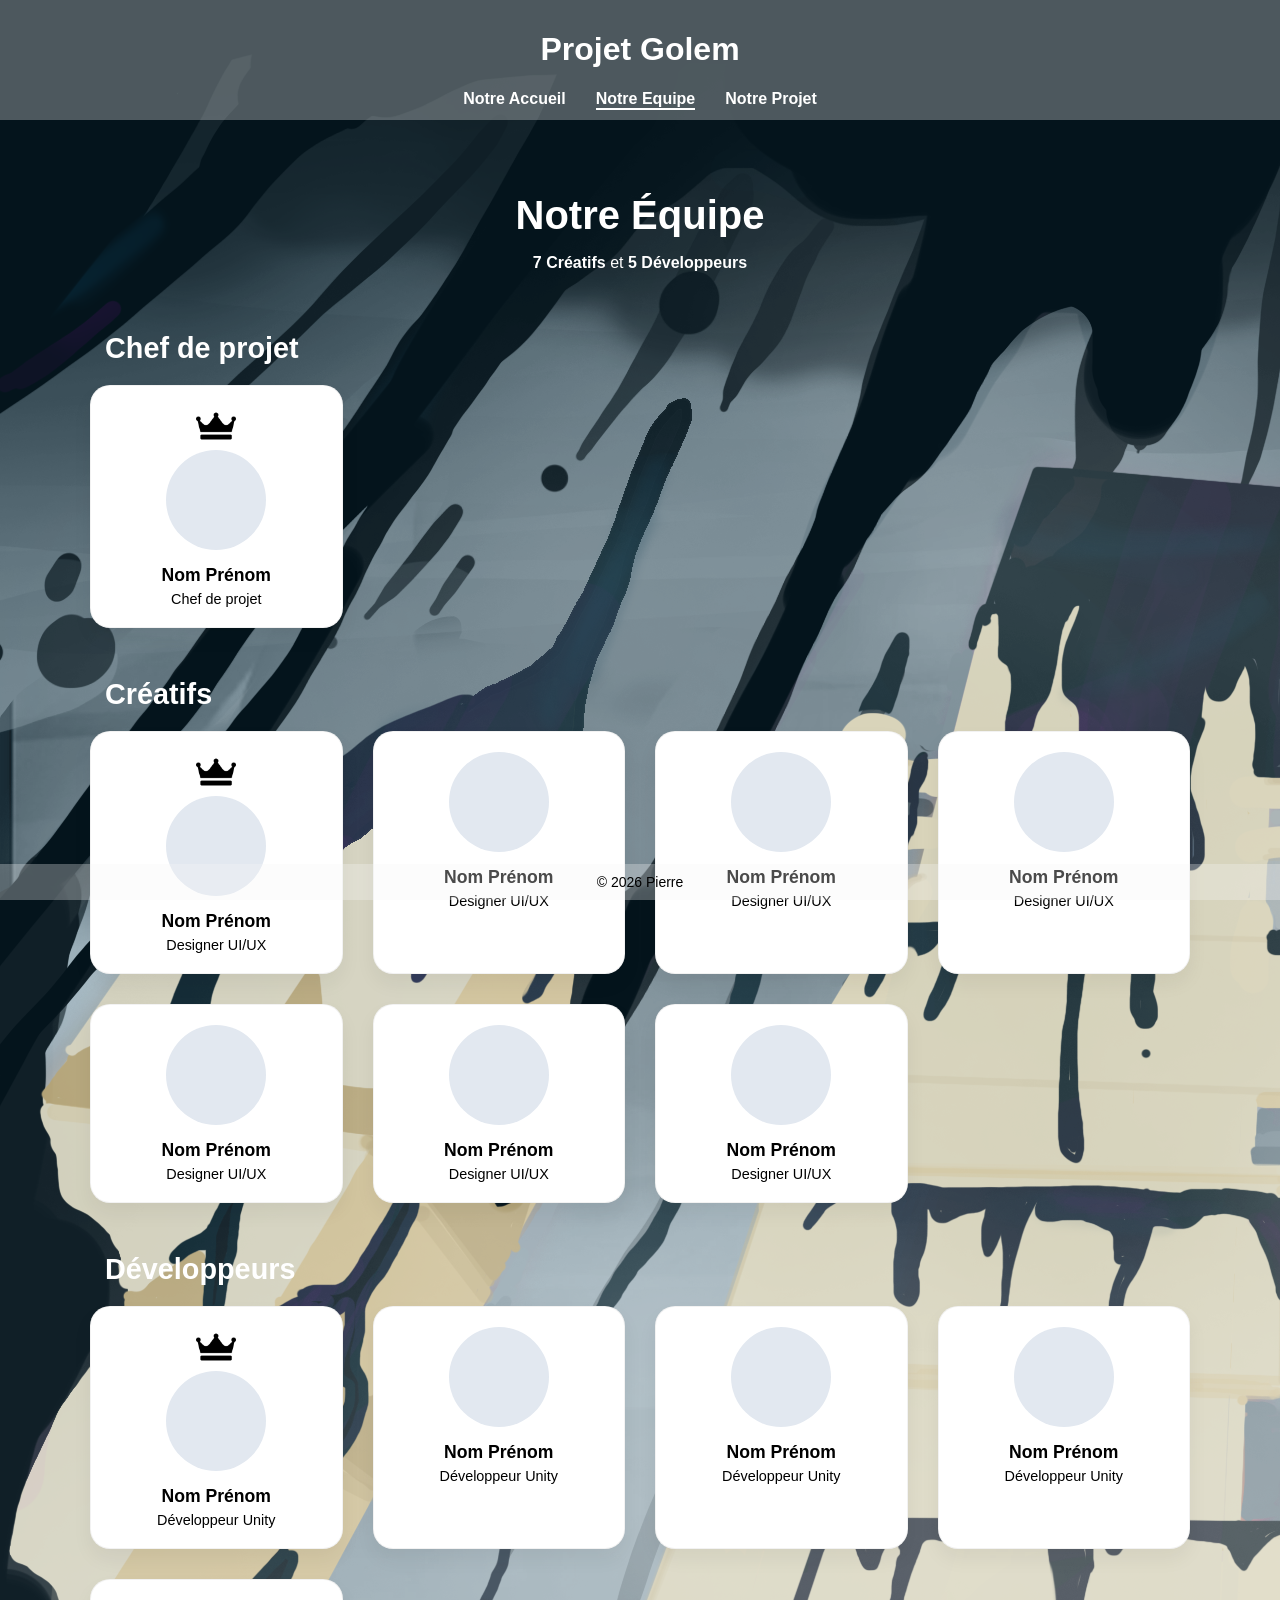
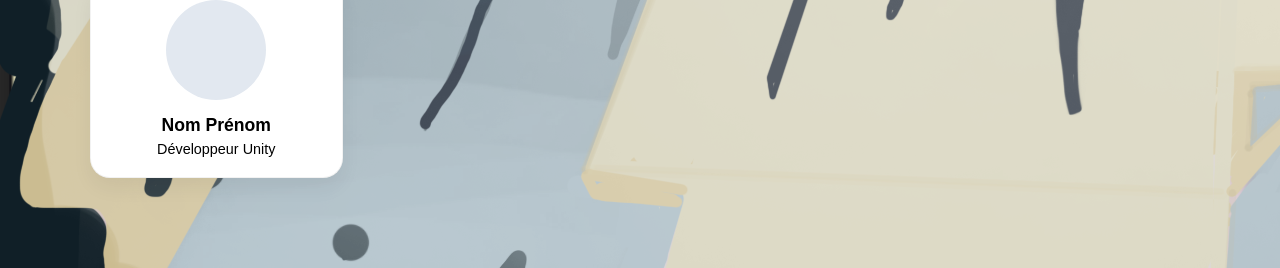
==== Html/equipe.html @ 92a6300b "Page Equipe + Page Projet + Nouveau design" ====
<!DOCTYPE html>
<html lang="fr">
<head>
    <meta charset="UTF-8">
    <meta name="viewport" content="width=device-width, initial-scale=1.0">
    <link rel="stylesheet" href="../Css/commun.css">
    <link rel="stylesheet" href="../Css/equipe.css">
    <title>Equipe</title>
</head>
<body>
    <header>
        <h1>Projet Golem</h1>
        <nav>
            <a href="../index.html" class="navInactive"><p>Notre Accueil</p></a>
            <a href="./equipe.html" class="navActive"><p>Notre Equipe</p></a>
            <a href="./projet.html" class="navInactive"><p>Notre Projet</p></a>
        </nav>
    </header>
    
    <main>
        <section id="equipe-header">
            <h2>Notre Équipe</h2>
            <p><strong>7 Créatifs</strong> et <strong>5 Développeurs</strong></p>
        </section>

        <h3 class="role-title chef">Chef de projet</h3>
        <div class="team-grid chef">
            <div class="member-card">
                <img src="../Images/Commun/couronne.png" alt="Couronne" class="couronne">
                <div class="member-img"></div> 
                <h4>Nom Prénom</h4>
                <p>Chef de projet</p>
            </div>
        </div>

        <h3 class="role-title">Créatifs</h3>
        <div class="team-grid">
            <div class="member-card">
                <img src="../Images/Commun/couronne.png" alt="Couronne" class="couronne">
                <div class="member-img"></div> 
                <h4>Nom Prénom</h4>
                <p>Designer UI/UX</p>
            </div>

            <div class="member-card">
                <div class="member-img"></div> 
                <h4>Nom Prénom</h4>
                <p>Designer UI/UX</p>
            </div>

            <div class="member-card">
                <div class="member-img"></div> 
                <h4>Nom Prénom</h4>
                <p>Designer UI/UX</p>
            </div>
            
            <div class="member-card">
                <div class="member-img"></div> 
                <h4>Nom Prénom</h4>
                <p>Designer UI/UX</p>
            </div>
            
            <div class="member-card">
                <div class="member-img"></div> 
                <h4>Nom Prénom</h4>
                <p>Designer UI/UX</p>
            </div>
            
            <div class="member-card">
                <div class="member-img"></div> 
                <h4>Nom Prénom</h4>
                <p>Designer UI/UX</p>
            </div>
            
            <div class="member-card">
                <div class="member-img"></div> 
                <h4>Nom Prénom</h4>
                <p>Designer UI/UX</p>
            </div>
        </div>

        <h3 class="role-title">Développeurs</h3>
        <div class="team-grid">
            <div class="member-card">
                <img src="../Images/Commun/couronne.png" alt="Couronne" class="couronne">
                <div class="member-img"></div>
                <h4>Nom Prénom</h4>
                <p>Développeur Unity</p>
            </div>

            <div class="member-card">
                <div class="member-img"></div>
                <h4>Nom Prénom</h4>
                <p>Développeur Unity</p>
            </div>
            
            <div class="member-card">
                <div class="member-img"></div>
                <h4>Nom Prénom</h4>
                <p>Développeur Unity</p>
            </div>
            
            <div class="member-card">
                <div class="member-img"></div>
                <h4>Nom Prénom</h4>
                <p>Développeur Unity</p>
            </div>
            
            <div class="member-card">
                <div class="member-img"></div>
                <h4>Nom Prénom</h4>
                <p>Développeur Unity</p>
            </div>
        </div>
    </main>

    <footer>
        <p>&copy; 2026 Pierre</p>
    </footer>
</body>
</html>
---- Css/commun.css ----
html, body {
    margin: 0;
    padding: 0;
    font-family: Arial, sans-serif;
    box-sizing: border-box;
    background-image: url(../Images/Commun/fond.png) !important;
    color: white;
}

header, footer {
    background-color: rgba(244, 244, 244, 0.3) !important;;
}

header {
    padding: 10px 0 10px 0;
    text-align: center;
}

header nav {
    display: grid;
    grid-template-columns: repeat(3, auto);
    justify-content: center;
}

header nav a {
    margin: 0 15px;
    text-decoration: none;
    color: white;
    font-weight: bold;
}

header nav .navInactive p, header nav .navActive p {
    position: relative;
    margin: 0;
}

header nav .navInactive p::after {
    content: '';
    position: absolute;
    left: 0;
    bottom: -2px;
    height: 2px;
    width: 0;
    background-color: white;
    transition: width 0.4s;
}

header nav .navInactive p:hover::after {
    width: 100%;
}

header nav .navInactive p.active::after {
    width: 100%;
}

.navActive p {
    border-bottom: 2px solid white;
}


/* ------------------------------------------------------ */

/* Footer */

footer {
    position: fixed;
    text-align: center;
    padding: 10px 0 10px 0;
    bottom: 0;
    width: 100%;
    color: black;
}

footer p {
    margin: 0;
    font-size: 14px;
}
---- Css/equipe.css ----
main {
    max-width: 1100px;
    margin: 0 auto;
    padding: 40px 20px;
    color: white;
}

#equipe-header {
    text-align: center;
    margin-bottom: 60px;
}

#equipe-header h2 {
    font-size: 2.5rem;
    color: var(--primary);
    margin-bottom: 10px;
}

.chef {
    display: flex;
    justify-self: center;
}

.couronne {
    aspect-ratio: 1/1;
    max-width: 40px;
}

.role-title {
    font-size: 1.8rem;
    color: var(--primary);
    border-left: 5px solid var(--accent);
    padding-left: 15px;
    margin: 40px 0 20px 0;
}

/* Grille Responsive */
.team-grid {
    display: grid;
    grid-template-columns: repeat(auto-fill, minmax(200px, 1fr));
    gap: 30px;
    margin-bottom: 50px;
}

/* Style des Cartes */
.member-card {
    background: white;
    color: black;
    padding: 20px;
    border-radius: 20px;
    text-align: center;
    box-shadow: 0 10px 20px rgba(0,0,0,0.05);
    transition: transform 0.3s ease;
    border: 1px solid rgba(0,0,0,0.05);
}

.member-card:hover {
    transform: translateY(-10px);
}

.member-img {
    width: 100px;
    height: 100px;
    background: #e2e8f0; /* Couleur d'attente avant image */
    border-radius: 50%;
    margin: 0 auto 15px auto;
    background-image: url('../Images/avatar-default.png'); /* Optionnel */
    background-size: cover;
}

.member-card h4 {
    margin: 10px 0 5px 0;
    color: var(--primary);
    font-size: 1.1rem;
}

.member-card p {
    color: var(--muted);
    font-size: 0.9rem;
    margin: 0;
}

/* Responsive Tablette/Mobile */
@media (max-width: 600px) {
    .team-grid {
        grid-template-columns: repeat(auto-fill, minmax(150px, 1fr));
        gap: 15px;
    }
    
    #equipe-header h2 {
        font-size: 2rem;
    }
}
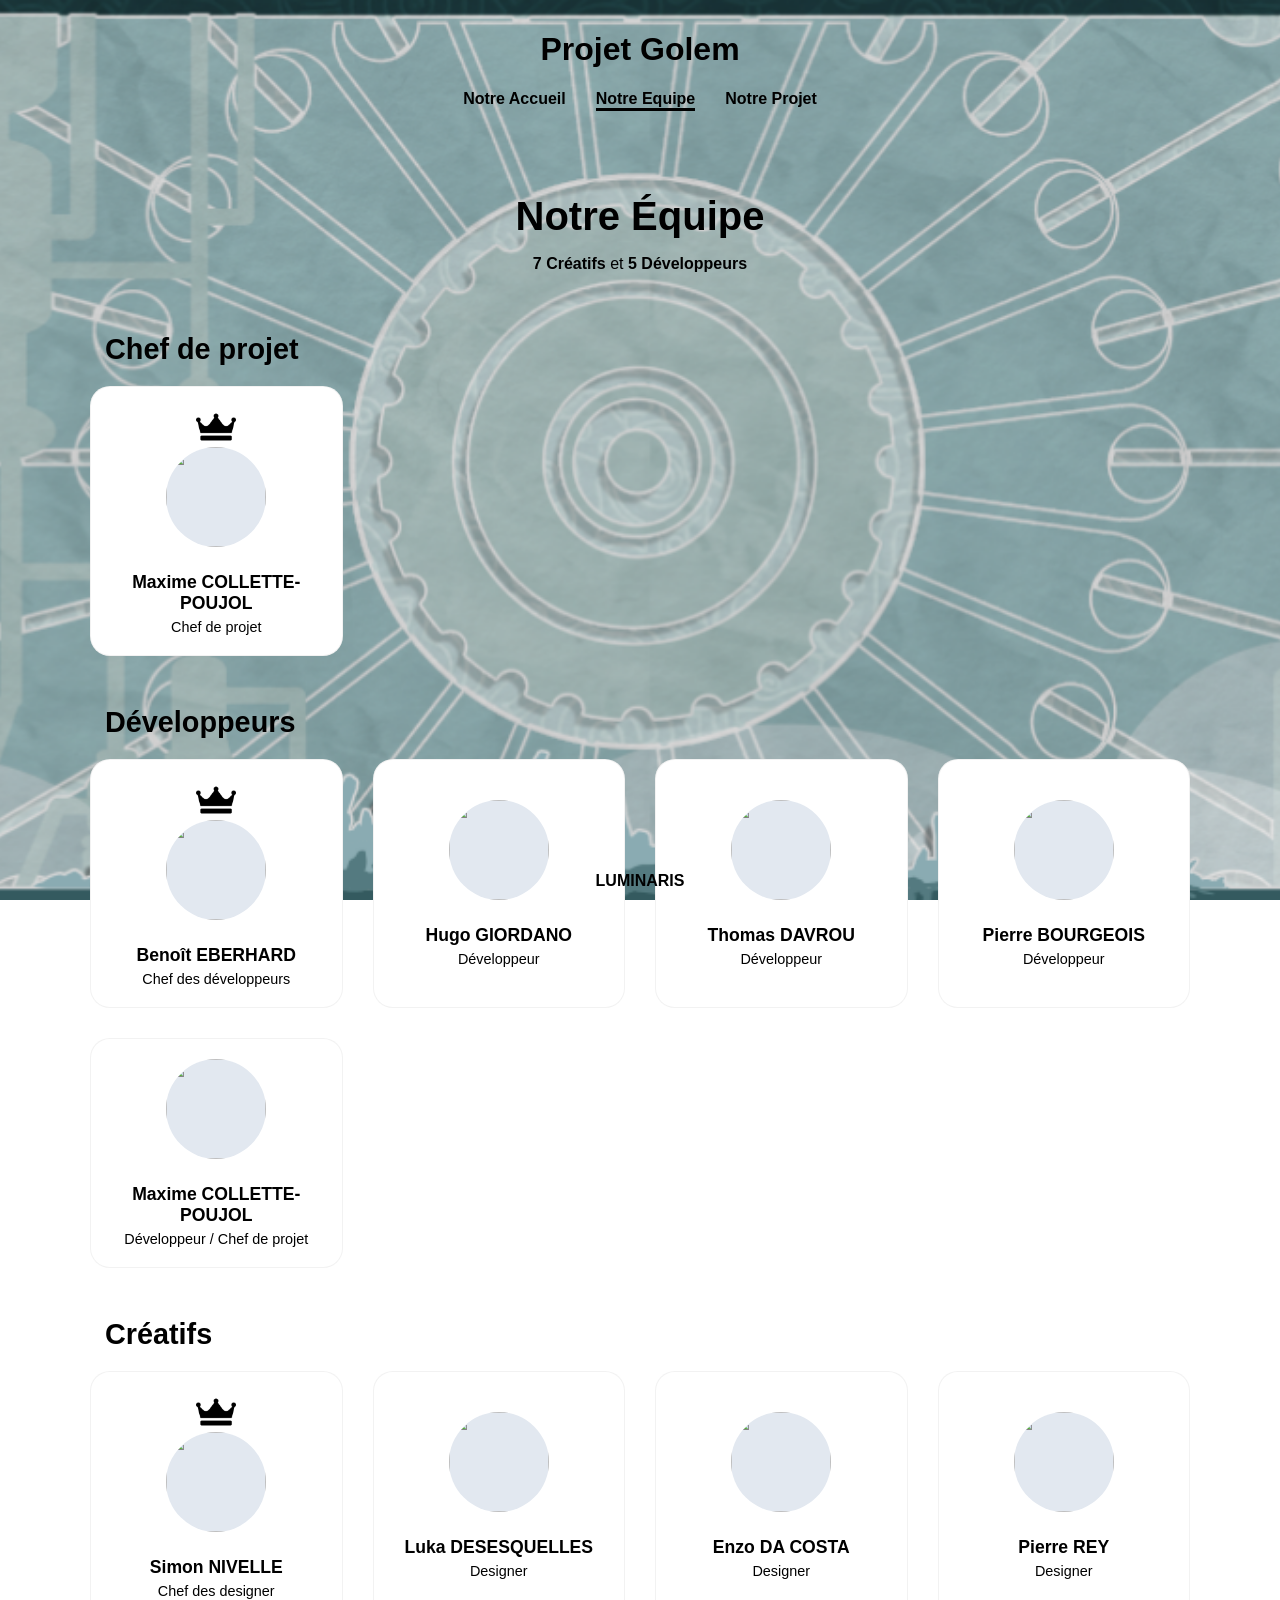
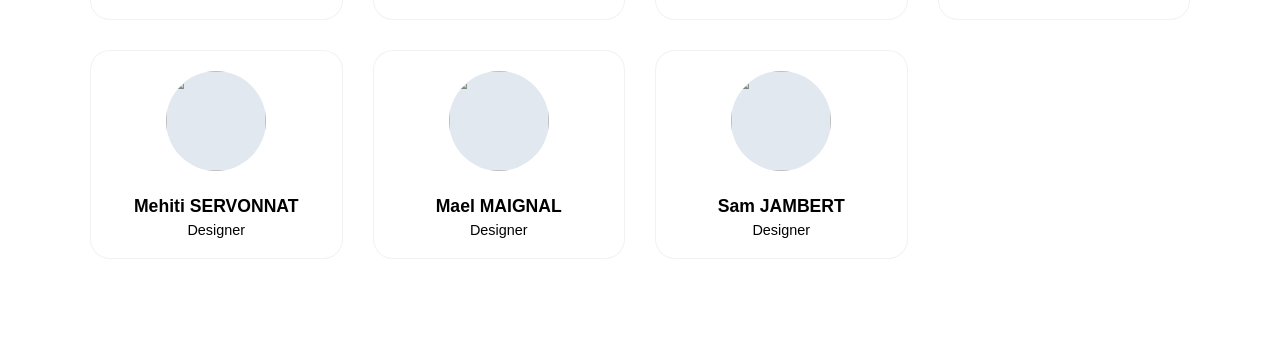
==== commit afc161e2: "Améliorations design diverses + ajout des photos" ====
--- a/Html/equipe.html
+++ b/Html/equipe.html
@@ -1,5 +1,6 @@
 <!DOCTYPE html>
 <html lang="fr">
+
 <head>
     <meta charset="UTF-8">
     <meta name="viewport" content="width=device-width, initial-scale=1.0">
@@ -7,16 +8,23 @@
     <link rel="stylesheet" href="../Css/equipe.css">
     <title>Equipe</title>
 </head>
+
 <body>
     <header>
         <h1>Projet Golem</h1>
         <nav>
-            <a href="../index.html" class="navInactive"><p>Notre Accueil</p></a>
-            <a href="./equipe.html" class="navActive"><p>Notre Equipe</p></a>
-            <a href="./projet.html" class="navInactive"><p>Notre Projet</p></a>
+            <a href="../index.html" class="navInactive">
+                <p>Notre Accueil</p>
+            </a>
+            <a href="./equipe.html" class="navActive">
+                <p>Notre Equipe</p>
+            </a>
+            <a href="./projet.html" class="navInactive">
+                <p>Notre Projet</p>
+            </a>
         </nav>
     </header>
-    
+
     <main>
         <section id="equipe-header">
             <h2>Notre Équipe</h2>
@@ -27,55 +35,11 @@
         <div class="team-grid chef">
             <div class="member-card">
                 <img src="../Images/Commun/couronne.png" alt="Couronne" class="couronne">
-                <div class="member-img"></div> 
-                <h4>Nom Prénom</h4>
+                <img class="member-img"
+                    src="https://cdn.discordapp.com/avatars/779733022295064636/0b9158db688b58b1e50568ae32ae5c86.webp?size=256"
+                    alt="">
+                <h4>Maxime COLLETTE-POUJOL</h4>
                 <p>Chef de projet</p>
-            </div>
-        </div>
-
-        <h3 class="role-title">Créatifs</h3>
-        <div class="team-grid">
-            <div class="member-card">
-                <img src="../Images/Commun/couronne.png" alt="Couronne" class="couronne">
-                <div class="member-img"></div> 
-                <h4>Nom Prénom</h4>
-                <p>Designer UI/UX</p>
-            </div>
-
-            <div class="member-card">
-                <div class="member-img"></div> 
-                <h4>Nom Prénom</h4>
-                <p>Designer UI/UX</p>
-            </div>
-
-            <div class="member-card">
-                <div class="member-img"></div> 
-                <h4>Nom Prénom</h4>
-                <p>Designer UI/UX</p>
-            </div>
-            
-            <div class="member-card">
-                <div class="member-img"></div> 
-                <h4>Nom Prénom</h4>
-                <p>Designer UI/UX</p>
-            </div>
-            
-            <div class="member-card">
-                <div class="member-img"></div> 
-                <h4>Nom Prénom</h4>
-                <p>Designer UI/UX</p>
-            </div>
-            
-            <div class="member-card">
-                <div class="member-img"></div> 
-                <h4>Nom Prénom</h4>
-                <p>Designer UI/UX</p>
-            </div>
-            
-            <div class="member-card">
-                <div class="member-img"></div> 
-                <h4>Nom Prénom</h4>
-                <p>Designer UI/UX</p>
             </div>
         </div>
 
@@ -83,39 +47,119 @@
         <div class="team-grid">
             <div class="member-card">
                 <img src="../Images/Commun/couronne.png" alt="Couronne" class="couronne">
-                <div class="member-img"></div>
-                <h4>Nom Prénom</h4>
-                <p>Développeur Unity</p>
+                <img class="member-img"
+                    src="https://cdn.discordapp.com/avatars/527240438956949505/5fa8aa9746a8e5357e97e02c49307ab3.webp?size=240"
+                    alt="">
+                <h4>Benoît EBERHARD</h4>
+                <p>Chef des développeurs</p>
             </div>
 
             <div class="member-card">
-                <div class="member-img"></div>
-                <h4>Nom Prénom</h4>
-                <p>Développeur Unity</p>
+                <div class="couronne"></div>
+                <img class="member-img"
+                    src="https://cdn.discordapp.com/avatars/371183048747909122/9b3763252dc087651f4d4e4a95b1abdb.webp?size=256"
+                    alt="">
+                <h4>Hugo GIORDANO</h4>
+                <p>Développeur</p>
             </div>
-            
+
             <div class="member-card">
-                <div class="member-img"></div>
-                <h4>Nom Prénom</h4>
-                <p>Développeur Unity</p>
+                <div class="couronne"></div>
+                <img src="../Images/Equipe/thomas.gif" class="member-img" alt="">
+                <h4>Thomas DAVROU</h4>
+                <p>Développeur</p>
             </div>
-            
+
             <div class="member-card">
-                <div class="member-img"></div>
-                <h4>Nom Prénom</h4>
-                <p>Développeur Unity</p>
+                <div class="couronne"></div>
+                <img class="member-img"
+                    src="https://cdn.discordapp.com/avatars/587002136454365215/8d3697b30c2e5b44e819ae01aca09d28.webp?size=256"
+                    alt="">
+                <h4>Pierre BOURGEOIS</h4>
+                <p>Développeur</p>
             </div>
-            
+
             <div class="member-card">
-                <div class="member-img"></div>
-                <h4>Nom Prénom</h4>
-                <p>Développeur Unity</p>
+                <div class="couronne"></div>
+                <img class="member-img"
+                    src="https://cdn.discordapp.com/avatars/779733022295064636/0b9158db688b58b1e50568ae32ae5c86.webp?size=256"
+                    alt="">
+                <h4>Maxime COLLETTE-POUJOL</h4>
+                <p>Développeur / Chef de projet</p>
+            </div>
+
+        </div>
+
+        <h3 class="role-title">Créatifs</h3>
+        <div class="team-grid">
+            <div class="member-card">
+                <img src="../Images/Commun/couronne.png" alt="Couronne" class="couronne">
+                <img class="member-img"
+                    src="https://cdn.discordapp.com/avatars/693187176808185926/4807fcfdad5058688c81a23596dc2160.webp?size=256"
+                    alt="">
+                <h4>Simon NIVELLE</h4>
+                <p>Chef des designer</p>
+            </div>
+
+            <div class="member-card">
+                <div class="couronne"></div>
+                <img class="member-img"
+                    src="https://cdn.discordapp.com/avatars/604401452538134529/61f8a96af567e86343164933e0743e91.webp?size=256"
+                    alt="">
+                <h4>Luka DESESQUELLES</h4>
+                <p>Designer</p>
+            </div>
+
+            <div class="member-card">
+                <div class="couronne"></div>
+                <img class="member-img"
+                    src="https://cdn.discordapp.com/avatars/880541599455653888/d9f03d7372fac36cfc265d163618d948.webp?size=256"
+                    alt="">
+                <h4>Enzo DA COSTA</h4>
+                <p>Designer</p>
+            </div>
+
+            <div class="member-card">
+                <div class="couronne"></div>
+                <img class="member-img"
+                    src="https://cdn.discordapp.com/avatars/314837746445189120/a2cec3a8b43736c437381aebed05b6aa.webp?size=256"
+                    alt="">
+                <h4>Pierre REY</h4>
+                <p>Designer</p>
+            </div>
+
+            <div class="member-card">
+                <div class="couronne"></div>
+                <img class="member-img"
+                    src="https://cdn.discordapp.com/avatars/1412334516436996188/157e517cdbf371a47aaead44675714a3.webp?size=256"
+                    alt="">
+                <h4>Mehiti SERVONNAT</h4>
+                <p>Designer</p>
+            </div>
+
+            <div class="member-card">
+                <div class="couronne"></div>
+                <img class="member-img"
+                    src="https://cdn.discordapp.com/avatars/360381525025357824/801767b041e16b3a9d30e9c304a6cfc1.webp?size=256"
+                    alt="">
+                <h4>Mael MAIGNAL</h4>
+                <p>Designer</p>
+            </div>
+
+            <div class="member-card">
+                <div class="couronne"></div>
+                <img class="member-img"
+                    src="https://cdn.discordapp.com/avatars/814543261142089798/b8b50542623ed887507a1ae894cd0edd.webp?size=256"
+                    alt="">
+                <h4>Sam JAMBERT</h4>
+                <p>Designer</p>
             </div>
         </div>
     </main>
 
     <footer>
-        <p>&copy; 2026 Pierre</p>
+        <p>LUMINARIS</p>
     </footer>
 </body>
+
 </html>
--- a/Css/commun.css
+++ b/Css/commun.css
@@ -3,12 +3,16 @@
     padding: 0;
     font-family: Arial, sans-serif;
     box-sizing: border-box;
-    background-image: url(../Images/Commun/fond.png) !important;
-    color: white;
+    background-image: url(../Images/080426/image1.png) !important;
+    background-size: cover;
+    background-attachment: fixed;
+    background-position: center;
+    background-repeat: no-repeat;
+    color: black !important;
 }
 
 header, footer {
-    background-color: rgba(244, 244, 244, 0.3) !important;;
+    /*background-color: rgba(255, 255, 255, 0.2);*/
 }
 
 header {
@@ -25,7 +29,7 @@
 header nav a {
     margin: 0 15px;
     text-decoration: none;
-    color: white;
+    color: black !important;
     font-weight: bold;
 }
 
@@ -41,7 +45,7 @@
     bottom: -2px;
     height: 2px;
     width: 0;
-    background-color: white;
+    background-color: black;
     transition: width 0.4s;
 }
 
@@ -54,13 +58,8 @@
 }
 
 .navActive p {
-    border-bottom: 2px solid white;
+    border-bottom: 3px solid black;
 }
-
-
-/* ------------------------------------------------------ */
-
-/* Footer */
 
 footer {
     position: fixed;
@@ -73,5 +72,7 @@
 
 footer p {
     margin: 0;
-    font-size: 14px;
+    font-size: 16px;
+    font-weight: 600;
+    font-family: 'Arial', sans-serif;
 }
--- a/Css/equipe.css
+++ b/Css/equipe.css
@@ -2,7 +2,7 @@
     max-width: 1100px;
     margin: 0 auto;
     padding: 40px 20px;
-    color: white;
+    color: black;
 }
 
 #equipe-header {
@@ -34,7 +34,6 @@
     margin: 40px 0 20px 0;
 }
 
-/* Grille Responsive */
 .team-grid {
     display: grid;
     grid-template-columns: repeat(auto-fill, minmax(200px, 1fr));
@@ -42,30 +41,35 @@
     margin-bottom: 50px;
 }
 
-/* Style des Cartes */
 .member-card {
     background: white;
     color: black;
     padding: 20px;
     border-radius: 20px;
     text-align: center;
-    box-shadow: 0 10px 20px rgba(0,0,0,0.05);
     transition: transform 0.3s ease;
     border: 1px solid rgba(0,0,0,0.05);
+    display: flex;
+    flex-direction: column;
+    align-items: center;
+    justify-content: center;
 }
 
 .member-card:hover {
-    transform: translateY(-10px);
+    border: 2px solid black;
+    transform: scale(1.02);
 }
 
 .member-img {
     width: 100px;
     height: 100px;
-    background: #e2e8f0; /* Couleur d'attente avant image */
+    background: #e2e8f0;
     border-radius: 50%;
     margin: 0 auto 15px auto;
-    background-image: url('../Images/avatar-default.png'); /* Optionnel */
+    background-image: url('../Images/avatar-default.png');
     background-size: cover;
+    overflow: hidden;
+    
 }
 
 .member-card h4 {
@@ -80,7 +84,6 @@
     margin: 0;
 }
 
-/* Responsive Tablette/Mobile */
 @media (max-width: 600px) {
     .team-grid {
         grid-template-columns: repeat(auto-fill, minmax(150px, 1fr));
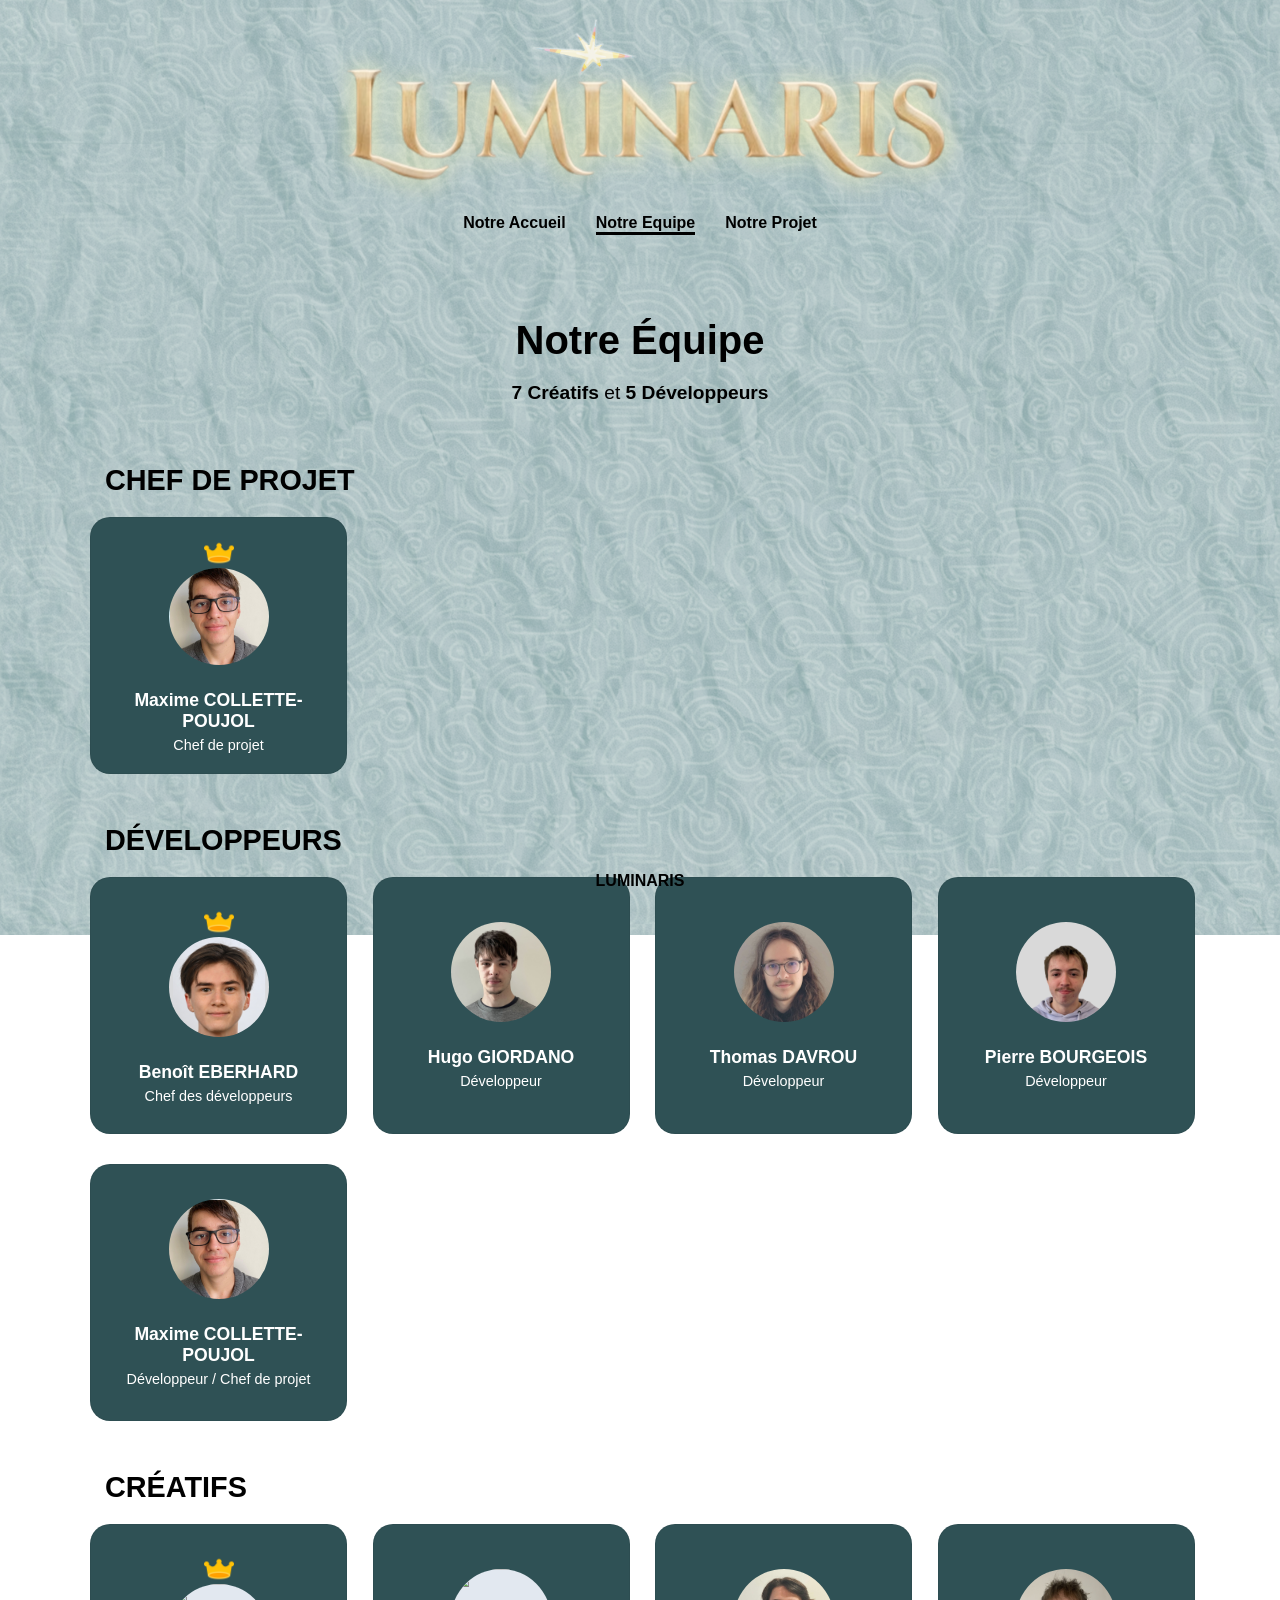
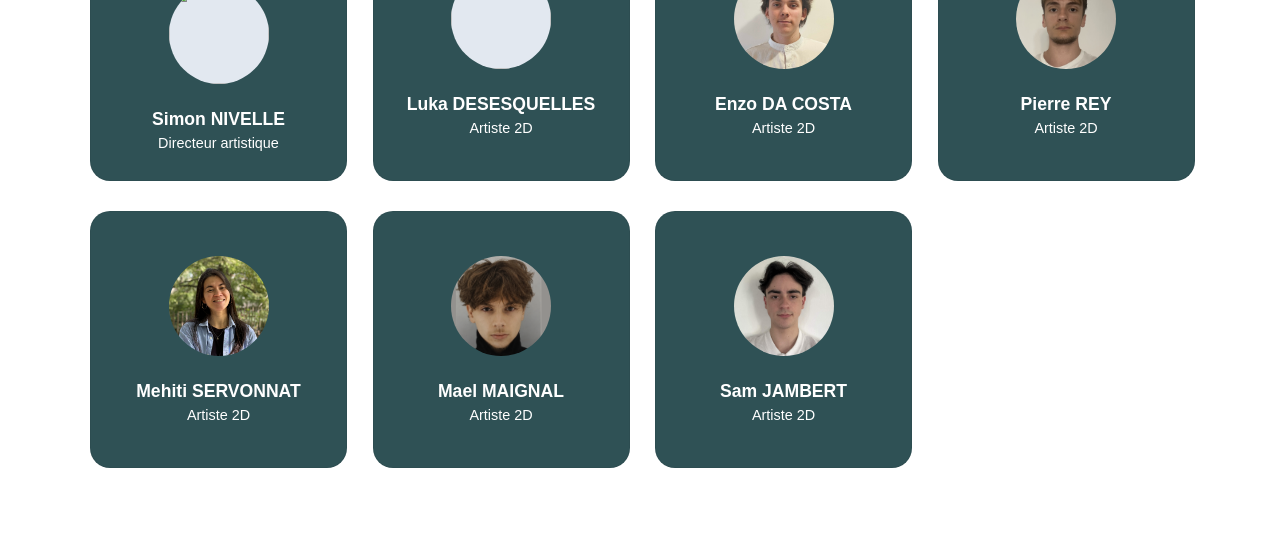
==== commit c499cb16: "Séance du 20/05/2026" ====
--- a/Html/equipe.html
+++ b/Html/equipe.html
@@ -7,11 +7,13 @@
     <link rel="stylesheet" href="../Css/commun.css">
     <link rel="stylesheet" href="../Css/equipe.css">
     <title>Equipe</title>
+    <script async src="https://pagead2.googlesyndication.com/pagead/js/adsbygoogle.js?client=ca-pub-8243103923801360"
+        crossorigin="anonymous"></script>
 </head>
 
 <body>
     <header>
-        <h1>Projet Golem</h1>
+        <img src="../Images/Commun/logo.png" alt="">
         <nav>
             <a href="../index.html" class="navInactive">
                 <p>Notre Accueil</p>
@@ -36,7 +38,7 @@
             <div class="member-card">
                 <img src="../Images/Commun/couronne.png" alt="Couronne" class="couronne">
                 <img class="member-img"
-                    src="https://cdn.discordapp.com/avatars/779733022295064636/0b9158db688b58b1e50568ae32ae5c86.webp?size=256"
+                    src="../Images/Equipe/maxime.png"
                     alt="">
                 <h4>Maxime COLLETTE-POUJOL</h4>
                 <p>Chef de projet</p>
@@ -47,17 +49,14 @@
         <div class="team-grid">
             <div class="member-card">
                 <img src="../Images/Commun/couronne.png" alt="Couronne" class="couronne">
-                <img class="member-img"
-                    src="https://cdn.discordapp.com/avatars/527240438956949505/5fa8aa9746a8e5357e97e02c49307ab3.webp?size=240"
-                    alt="">
+                <img class="member-img" src="../Images/Equipe/benoit.png" alt="">
                 <h4>Benoît EBERHARD</h4>
                 <p>Chef des développeurs</p>
             </div>
 
             <div class="member-card">
                 <div class="couronne"></div>
-                <img class="member-img"
-                    src="https://cdn.discordapp.com/avatars/371183048747909122/9b3763252dc087651f4d4e4a95b1abdb.webp?size=256"
+                <img class="member-img" src="../Images/Equipe/hugo.png"
                     alt="">
                 <h4>Hugo GIORDANO</h4>
                 <p>Développeur</p>
@@ -65,16 +64,14 @@
 
             <div class="member-card">
                 <div class="couronne"></div>
-                <img src="../Images/Equipe/thomas.gif" class="member-img" alt="">
+                <img src="../Images/Equipe/thomas.png" class="member-img" alt="">
                 <h4>Thomas DAVROU</h4>
                 <p>Développeur</p>
             </div>
 
             <div class="member-card">
                 <div class="couronne"></div>
-                <img class="member-img"
-                    src="https://cdn.discordapp.com/avatars/587002136454365215/8d3697b30c2e5b44e819ae01aca09d28.webp?size=256"
-                    alt="">
+                <img class="member-img" src="../Images/Equipe/pierre.png" alt="">
                 <h4>Pierre BOURGEOIS</h4>
                 <p>Développeur</p>
             </div>
@@ -82,7 +79,7 @@
             <div class="member-card">
                 <div class="couronne"></div>
                 <img class="member-img"
-                    src="https://cdn.discordapp.com/avatars/779733022295064636/0b9158db688b58b1e50568ae32ae5c86.webp?size=256"
+                    src="../Images/Equipe/maxime.png"
                     alt="">
                 <h4>Maxime COLLETTE-POUJOL</h4>
                 <p>Développeur / Chef de projet</p>
@@ -98,61 +95,49 @@
                     src="https://cdn.discordapp.com/avatars/693187176808185926/4807fcfdad5058688c81a23596dc2160.webp?size=256"
                     alt="">
                 <h4>Simon NIVELLE</h4>
-                <p>Chef des designer</p>
+                <p>Directeur artistique</p>
             </div>
 
             <div class="member-card">
                 <div class="couronne"></div>
-                <img class="member-img"
-                    src="https://cdn.discordapp.com/avatars/604401452538134529/61f8a96af567e86343164933e0743e91.webp?size=256"
-                    alt="">
+                <img class="member-img" src="https://cdn.discordapp.com/avatars/604401452538134529/61f8a96af567e86343164933e0743e91.webp?size=240" alt="">
                 <h4>Luka DESESQUELLES</h4>
-                <p>Designer</p>
+                <p>Artiste 2D</p>
             </div>
 
             <div class="member-card">
                 <div class="couronne"></div>
-                <img class="member-img"
-                    src="https://cdn.discordapp.com/avatars/880541599455653888/d9f03d7372fac36cfc265d163618d948.webp?size=256"
-                    alt="">
+                <img class="member-img" src="../Images/Equipe/enzo.jpg" alt="">
                 <h4>Enzo DA COSTA</h4>
-                <p>Designer</p>
+                <p>Artiste 2D</p>
             </div>
 
             <div class="member-card">
                 <div class="couronne"></div>
-                <img class="member-img"
-                    src="https://cdn.discordapp.com/avatars/314837746445189120/a2cec3a8b43736c437381aebed05b6aa.webp?size=256"
-                    alt="">
+                <img class="member-img" src="../Images/Equipe/pierre3D.jpg" alt="">
                 <h4>Pierre REY</h4>
-                <p>Designer</p>
+                <p>Artiste 2D</p>
             </div>
 
             <div class="member-card">
                 <div class="couronne"></div>
-                <img class="member-img"
-                    src="https://cdn.discordapp.com/avatars/1412334516436996188/157e517cdbf371a47aaead44675714a3.webp?size=256"
-                    alt="">
+                <img class="member-img" src="../Images/Equipe/mehiti.jpg" alt="">
                 <h4>Mehiti SERVONNAT</h4>
-                <p>Designer</p>
+                <p>Artiste 2D</p>
             </div>
 
             <div class="member-card">
                 <div class="couronne"></div>
-                <img class="member-img"
-                    src="https://cdn.discordapp.com/avatars/360381525025357824/801767b041e16b3a9d30e9c304a6cfc1.webp?size=256"
-                    alt="">
+                <img class="member-img" src="../Images/Equipe/mael.png" alt="">
                 <h4>Mael MAIGNAL</h4>
-                <p>Designer</p>
+                <p>Artiste 2D</p>
             </div>
 
             <div class="member-card">
                 <div class="couronne"></div>
-                <img class="member-img"
-                    src="https://cdn.discordapp.com/avatars/814543261142089798/b8b50542623ed887507a1ae894cd0edd.webp?size=256"
-                    alt="">
+                <img class="member-img" src="../Images/Equipe/sam.jpg" alt="">
                 <h4>Sam JAMBERT</h4>
-                <p>Designer</p>
+                <p>Artiste 2D</p>
             </div>
         </div>
     </main>
--- a/Css/commun.css
+++ b/Css/commun.css
@@ -3,7 +3,7 @@
     padding: 0;
     font-family: Arial, sans-serif;
     box-sizing: border-box;
-    background-image: url(../Images/080426/image1.png) !important;
+    background-image: url(../Images/Commun/fond2.png) !important;
     background-size: cover;
     background-attachment: fixed;
     background-position: center;
@@ -18,6 +18,13 @@
 header {
     padding: 10px 0 10px 0;
     text-align: center;
+}
+
+header img {
+    max-width: 800px !important;
+    height: auto;
+    margin-top: -100px !important;
+    margin-bottom: -150px !important;
 }
 
 header nav {
@@ -75,4 +82,13 @@
     font-size: 16px;
     font-weight: 600;
     font-family: 'Arial', sans-serif;
+}
+
+@media (max-width: 600px) {
+    header img {
+        width: 100% !important;
+        height: auto;
+        margin: -30px 0 -30px 0 !important;
+    }
+
 }
--- a/Css/equipe.css
+++ b/Css/equipe.css
@@ -16,6 +16,12 @@
     margin-bottom: 10px;
 }
 
+#equipe-header p {
+    color: var(--muted);
+    font-size: 1.2rem;
+}
+
+
 .chef {
     display: flex;
     justify-self: center;
@@ -23,7 +29,7 @@
 
 .couronne {
     aspect-ratio: 1/1;
-    max-width: 40px;
+    max-width: 30px;
 }
 
 .role-title {
@@ -32,6 +38,8 @@
     border-left: 5px solid var(--accent);
     padding-left: 15px;
     margin: 40px 0 20px 0;
+    text-transform: uppercase !important;
+    font-weight: 750;
 }
 
 .team-grid {
@@ -42,8 +50,8 @@
 }
 
 .member-card {
-    background: white;
-    color: black;
+    background: #2F5155;
+    color: white;
     padding: 20px;
     border-radius: 20px;
     text-align: center;
@@ -53,6 +61,9 @@
     flex-direction: column;
     align-items: center;
     justify-content: center;
+    width: 215px;
+    height: 215px;
+    transition: all 0.3s ease;
 }
 
 .member-card:hover {
@@ -61,15 +72,14 @@
 }
 
 .member-img {
-    width: 100px;
-    height: 100px;
+    width: 100px !important;
+    height: 100px !important;
     background: #e2e8f0;
     border-radius: 50%;
     margin: 0 auto 15px auto;
-    background-image: url('../Images/avatar-default.png');
-    background-size: cover;
     overflow: hidden;
-    
+    object-fit: cover;
+    object-position: center;
 }
 
 .member-card h4 {
@@ -85,9 +95,22 @@
 }
 
 @media (max-width: 600px) {
+    body {
+        overflow-x: hidden;
+    }
+
+    main {
+        display: flex;
+        flex-direction: column;
+        align-items: center;
+    }
+
     .team-grid {
-        grid-template-columns: repeat(auto-fill, minmax(150px, 1fr));
+        grid-template-columns: 1fr;
         gap: 15px;
+        display: flex;
+        flex-direction: column;
+        align-items: center;
     }
     
     #equipe-header h2 {
